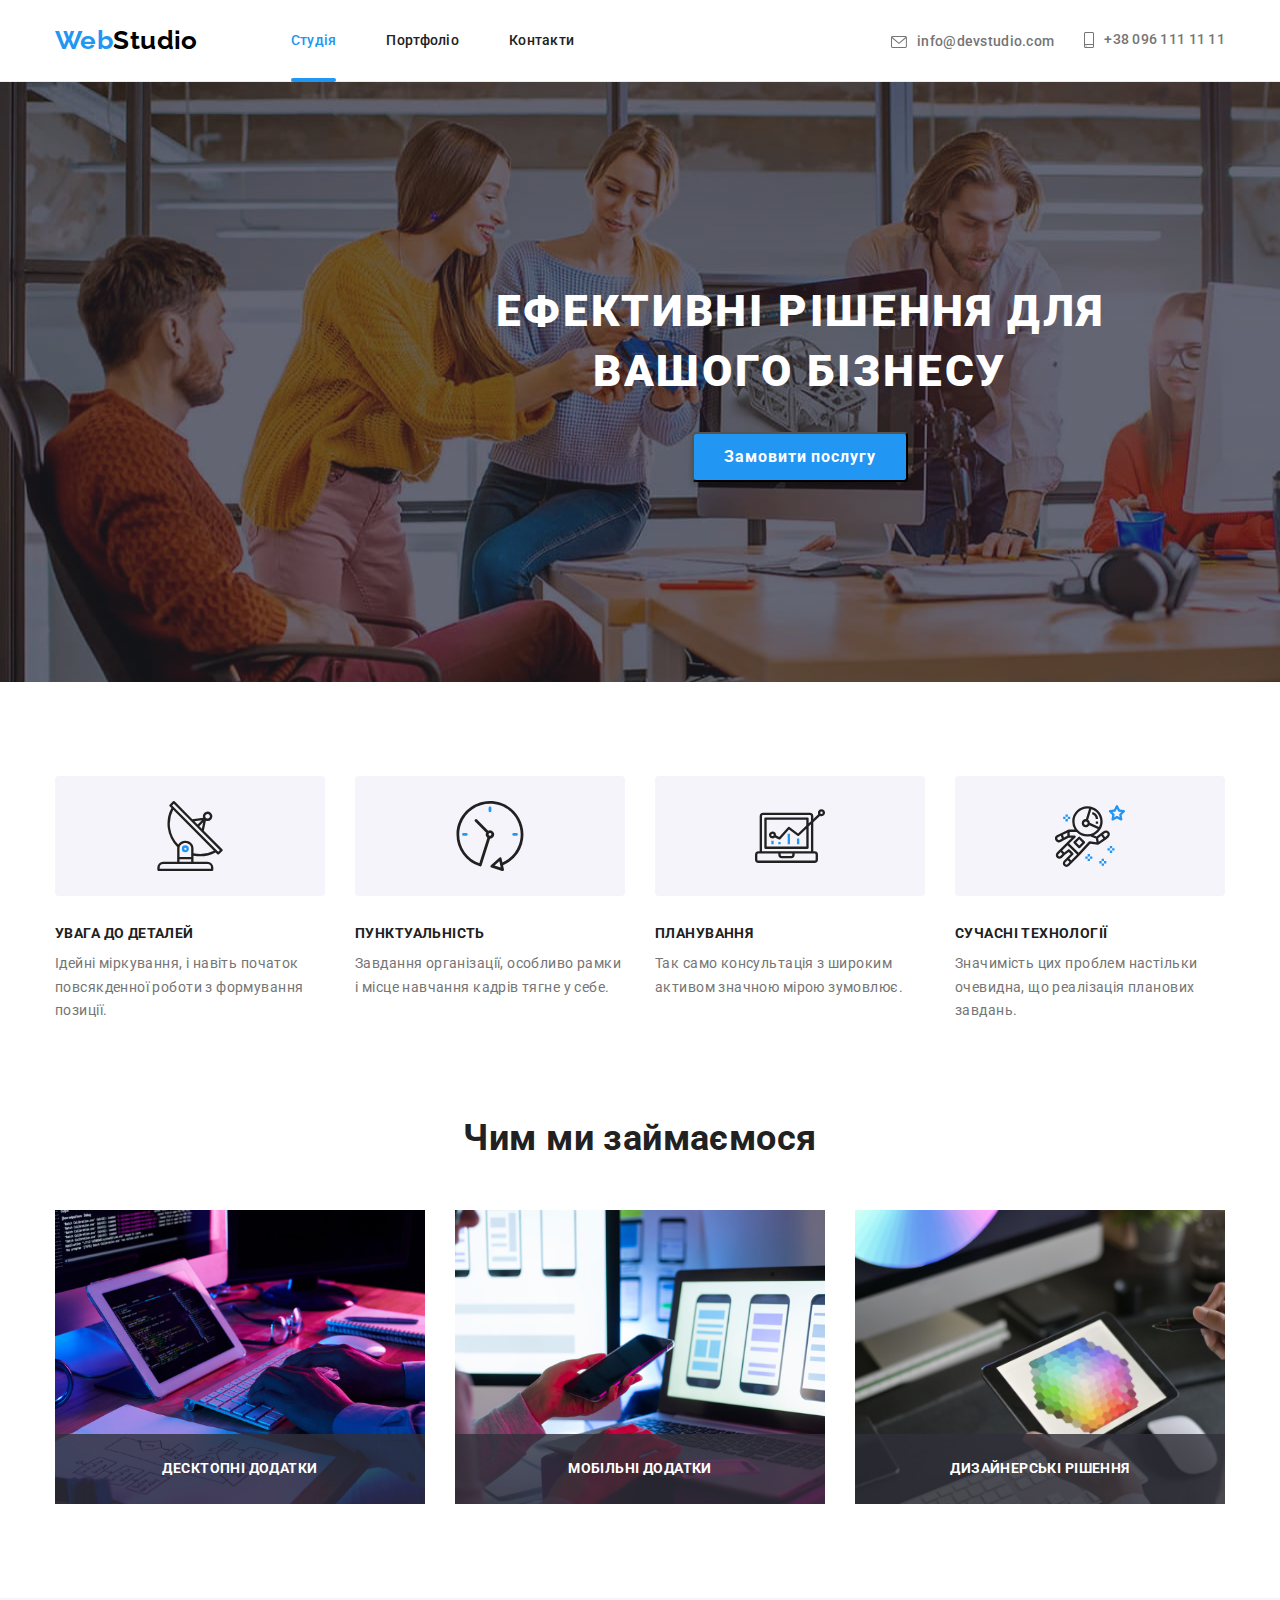
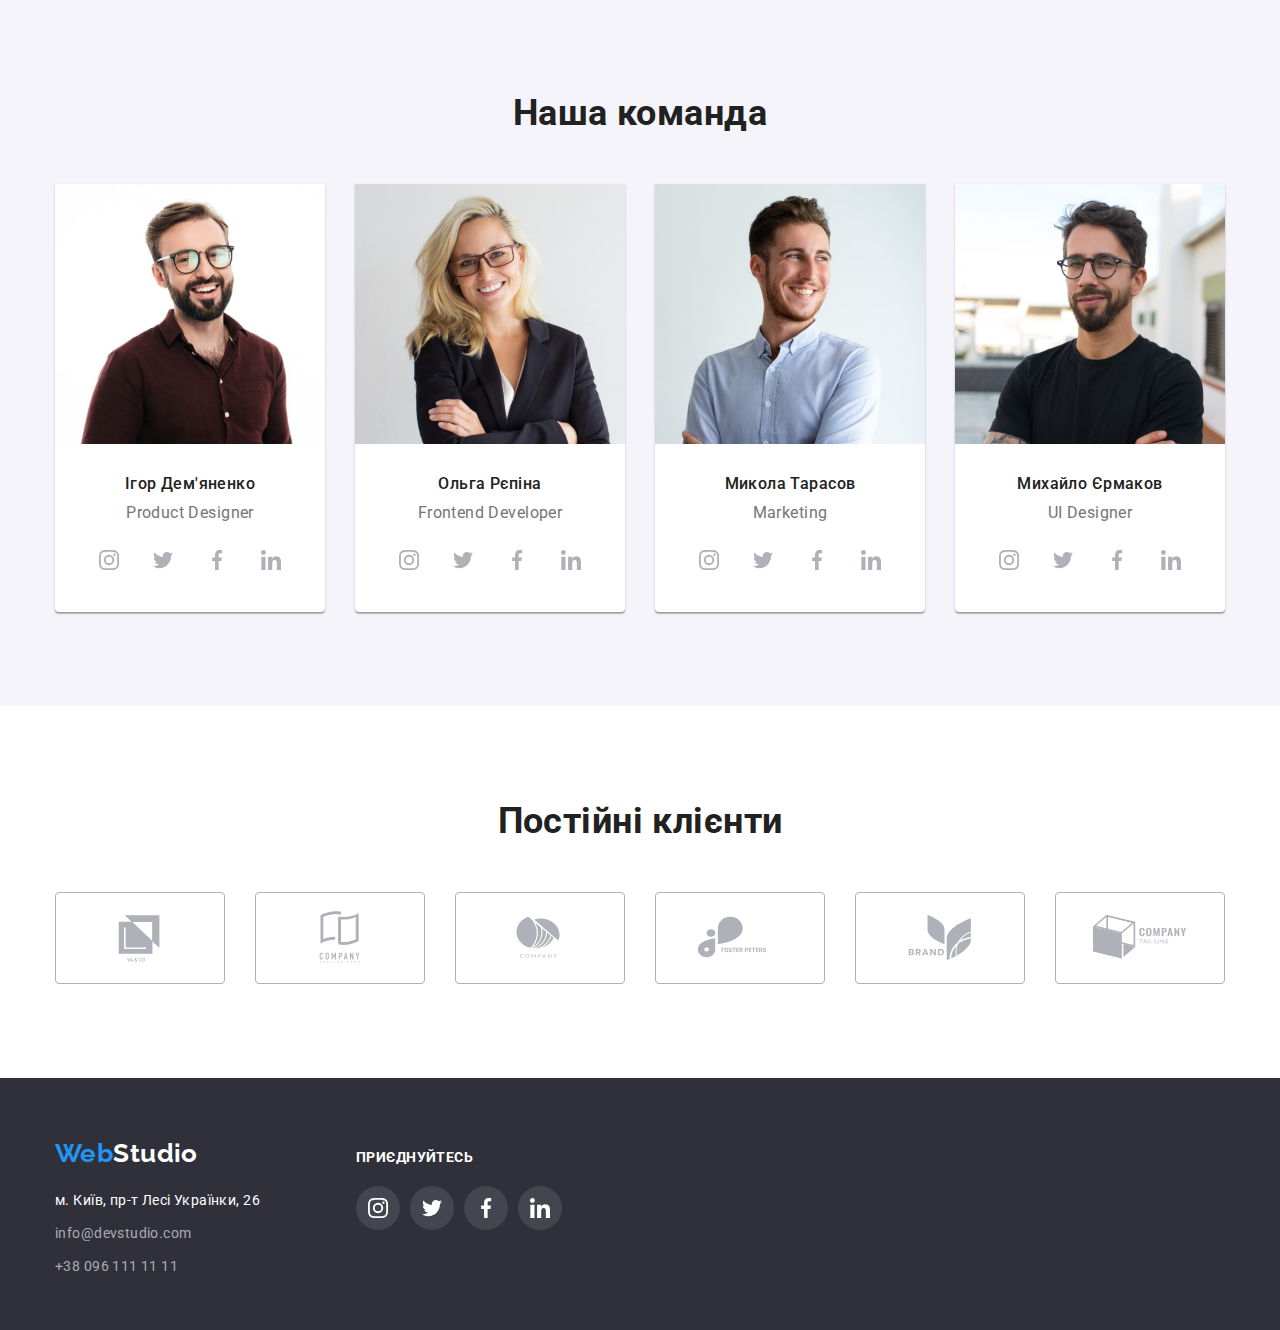
==== index.html @ 1b155792 "index.html for hw5" ====
<!DOCTYPE html>
<html lang="uk">
  <head>
    <meta charset="UTF-8" />
    <meta http-equiv="X-UA-Compatible" content="IE=edge" />
    <meta name="viewport" content="width=device-width, initial-scale=1.0" />
    <title>Студія</title>
    <link rel="preconnect" href="https://fonts.googleapis.com" />
    <link rel="preconnect" href="https://fonts.gstatic.com" crossorigin />
    <link
      href="https://fonts.googleapis.com/css2?family=Raleway:wght@700&family=Roboto:wght@400;500;700;900&display=swap"
      rel="stylesheet"
    />
    <link
      rel="stylesheet"
      href="https://cdnjs.cloudflare.com/ajax/libs/modern-normalize/1.0.0/modern-normalize.min.css"
    />
    <link rel="stylesheet" href="./css/styles.css" />
  </head>
  <body>
      <header class="page-header">
      <div class="container">
        <!-- Logo -->
        <a class="logo" href="./index.html"
          ><span class="logo-first">Web</span
          ><span class="logo-second">Studio</span></a
        >
        <nav class="header-nav">
          <!-- Навігація сторінок сайту -->
          <ul class="main-nav list">
            <li class="item">
              <a class="site-nav link current" href="./index.html">Студія</a>
            </li>
            <li class="item">
              <a class="site-nav link" href="./portfolio.html">Портфоліо</a>
            </li>
            <li class="item">
              <a class="site-nav link" href="">Контакти</a>
            </li>
          </ul>
        </nav>
        <!-- Контакти студії -->
        <ul class="header-contacts list">
          <li class="email-item">
            <a class="contact-nav link" href="mailto:info@devstudio.com">
              <svg class="nav-icon" width="16" height="12">
                <use href="./images/icons.svg#envelope"></use>
              </svg>
              info@devstudio.com</a
            >
          </li>
          <li class="phone-item">
            <a class="contact-nav link" href="tel:+380961111111">
              <svg class="nav-icon" width="10" height="16">
                <use href="./images/icons.svg#smartphone"></use>
              </svg>
              +38 096 111 11 11</a
            >
          </li>
        </ul>
      </div>
    </header>
       <main>
      <section class="hero">
        <div class="hero-container container">
          <!--Section hero-->
          <h1 class="hero-title">Ефективні рішення для вашого бізнесу</h1>
          <button class="hero-button" type="button" data-modal-open>Замовити послугу</button>
        </div>
      </section>

      <section class="advantages section">
        <div class="container">
          <!-- Наші сильні сторони -->
          <h2 class="visually-hidden">Наші переваги</h2>
          <ul class="advantages-list list">
            <li class="advantages-item list">
              <div class="thumb">
                <svg class="adv-icon" width="70" height="70">
                  <use href="./images/icons.svg#antenna"></use>
                </svg>
              </div>
              <h3 class="advantage-title">УВАГА ДО ДЕТАЛЕЙ</h3>
              <p class="about-title">
                Ідейні міркування, і навіть початок повсякденної роботи з
                формування позиції.
              </p>
            </li>
            <li class="advantages-item list">
              <div class="thumb">
                <svg class="adv-icon" width="70" height="70">
                  <use href="./images/icons.svg#clock"></use>
                </svg>
              </div>
              <h3 class="advantage-title">ПУНКТУАЛЬНІСТЬ</h3>
              <p class="about-title">
                Завдання організації, особливо рамки і місце навчання кадрів
                тягне у себе.
              </p>
            </li>
            <li class="advantages-item list">
              <div class="thumb">
                <svg class="adv-icon" width="70" height="70">
                  <use href="./images/icons.svg#diagram"></use>
                </svg>
              </div>
              <h3 class="advantage-title">ПЛАНУВАННЯ</h3>
              <p class="about-title">
                Так само консультація з широким активом значною мірою зумовлює.
              </p>
            </li>
            <li class="advantages-item list">
              <div class="thumb">
                <svg class="adv-icon" width="70" height="70">
                  <use href="./images/icons.svg#astronaut"></use>
                </svg>
              </div>
              <h3 class="advantage-title">СУЧАСНІ ТЕХНОЛОГІЇ</h3>
              <p class="about-title">
                Значимість цих проблем настільки очевидна, що реалізація
                планових завдань.
              </p>
            </li>
          </ul>
        </div>
      </section>

      <section class="about-services section">
        <h2 class="service-title">Чим ми займаємося</h2>
        <div class="container">
          <!-- Наші послуги -->
          <ul class="services-list list">
            <li class="about-services list">
              <div class="wrapper">
              <img
                src="./images/img.svg"
                alt="hands on keyboard"
                width="370"
                height="294"
              />
              <div class="overlay-part">
                <p class="service-item-title">Десктопні додатки</p>
              </div>
              </div>
            </li>
            <li class="about-services list">
              <div class="wrapper">
              <img
                src="./images/box2.svg"
                alt="cellphone in hands"
                width="370"
                height="294"
              />
              <div class="overlay-part">
                <p class="service-item-title">Мобільні додатки</p>
              </div>
              </div>
            </li>
            <li class="about-services list">
              <div class="wrapper">
              <img
                src="./images/box3.svg"
                alt="color selection on the tablet screen"
                width="370"
                height="294"
              />
              <div class="overlay-part">
                <p class="service-item-title">Дизайнерські рішення</p>
              </div>
              </div>
            </li>
          </ul>
        </div>
      </section>
      <section class="about-team section">
        <h2 class="team-title">Наша команда</h2>
        <div class="container">
          <!-- Команда -->
          <ul class="team-list list">
            <li class="team-member list">
              <img
                src="./images/img.jpg"
                alt="Photo of Product Designer"
                width="270"
                height="260"
              />
              <div class="member-card">
                <h3 class="member-name">Ігор Дем'яненко</h3>
                <p class="position">Product Designer</p>
                <ul class="socials list">
                  <li class="socials-item">
                    <a
                      class="socials-link link"
                      href="https://www.instagram.com/"
                      target="_blank"
                      rel="nofollow noopener noreferrer"
                      aria-label="Instagram icon"
                    >
                      <svg class="socials-icon" width="20" height="20">
                        <use href="./images/icons.svg#instagram"></use>
                      </svg>
                    </a>
                  </li>
                  <li class="socials-item">
                    <a
                      class="socials-link link"
                      href="https://twitter.com"
                      target="_blank"
                      rel="nofollow noopener noreferrer"
                      aria-label="Twitter icon"
                    >
                      <svg class="socials-icon" width="20" height="20">
                        <use href="./images/icons.svg#twitter"></use>
                      </svg>
                    </a>
                  </li>
                  <li class="socials-item">
                    <a
                      class="socials-link link"
                      href="https://www.facebook.com/"
                      target="_blank"
                      rel="nofollow noopener noreferrer"
                      aria-label="Facebook icon"
                    >
                      <svg class="socials-icon" width="20" height="20">
                        <use href="./images/icons.svg#facebook"></use>
                      </svg>
                    </a>
                  </li>
                  <li class="socials-item">
                    <a
                      class="socials-link link"
                      href="https://ua.linkedin.com/"
                      target="_blank"
                      rel="nofollow noopener noreferrer"
                      aria-label="Linkedin icon"
                    >
                      <svg class="socials-icon" width="20" height="20">
                        <use href="./images/icons.svg#linkedin"></use>
                      </svg>
                    </a>
                  </li>
                </ul>
              </div>
            </li>
            <li class="team-member list">
              <img
                src="./images/img(1).jpg"
                alt="Photo of Frontend Developer"
                width="270"
                height="260"
              />
              <div class="member-card">
                <h3 class="member-name">Ольга Рєпіна</h3>
                <p class="position">Frontend Developer</p>
                <ul class="socials list">
                  <li class="socials-item">
                    <a
                      class="socials-link link"
                      href="https://www.instagram.com/"
                      target="_blank"
                      rel="nofollow noopener noreferrer"
                      aria-label="Instagram icon"
                    >
                      <svg class="socials-icon" width="20" height="20">
                        <use href="./images/icons.svg#instagram"></use>
                      </svg>
                    </a>
                  </li>
                  <li class="socials-item">
                    <a
                      class="socials-link link"
                      href="https://twitter.com"
                      target="_blank"
                      rel="nofollow noopener noreferrer"
                      aria-label="Twitter icon"
                    >
                      <svg class="socials-icon" width="20" height="20">
                        <use href="./images/icons.svg#twitter"></use>
                      </svg>
                    </a>
                  </li>
                  <li class="socials-item">
                    <a
                      class="socials-link link"
                      href="https://www.facebook.com/"
                      target="_blank"
                      rel="nofollow noopener noreferrer"
                      aria-label="Facebook icon"
                    >
                      <svg class="socials-icon" width="20" height="20">
                        <use href="./images/icons.svg#facebook"></use>
                      </svg>
                    </a>
                  </li>
                  <li class="socials-item">
                    <a
                      class="socials-link link"
                      href="https://ua.linkedin.com/"
                      target="_blank"
                      rel="nofollow noopener noreferrer"
                      aria-label="Linkedin icon"
                    >
                      <svg class="socials-icon" width="20" height="20">
                        <use href="./images/icons.svg#linkedin"></use>
                      </svg>
                    </a>
                  </li>
                </ul>
              </div>
            </li>
            <li class="team-member list">
              <img
                src="./images/img(2).jpg"
                alt="Photo of Marketing employee"
                width="270"
                height="260"
              />
              <div class="member-card">
                <h3 class="member-name">Микола Тарасов</h3>
                <p class="position">Marketing</p>
                <ul class="socials list">
                  <li class="socials-item">
                    <a
                      class="socials-link link"
                      href="https://www.instagram.com/"
                      target="_blank"
                      rel="nofollow noopener noreferrer"
                      aria-label="Instagram icon"
                    >
                      <svg class="socials-icon" width="20" height="20">
                        <use href="./images/icons.svg#instagram"></use>
                      </svg>
                    </a>
                  </li>
                  <li class="socials-item">
                    <a
                      class="socials-link link"
                      href="https://twitter.com"
                      target="_blank"
                      rel="nofollow noopener noreferrer"
                      aria-label="Twitter icon"
                    >
                      <svg class="socials-icon" width="20" height="20">
                        <use href="./images/icons.svg#twitter"></use>
                      </svg>
                    </a>
                  </li>
                  <li class="socials-item">
                    <a
                      class="socials-link link"
                      href="https://www.facebook.com/"
                      target="_blank"
                      rel="nofollow noopener noreferrer"
                      aria-label="Facebook icon"
                    >
                      <svg class="socials-icon" width="20" height="20">
                        <use href="./images/icons.svg#facebook"></use>
                      </svg>
                    </a>
                  </li>
                  <li class="socials-item">
                    <a
                      class="socials-link link"
                      href="https://ua.linkedin.com/"
                      target="_blank"
                      rel="nofollow noopener noreferrer"
                      aria-label="Linkedin icon"
                    >
                      <svg class="socials-icon" width="20" height="20">
                        <use href="./images/icons.svg#linkedin"></use>
                      </svg>
                    </a>
                  </li>
                </ul>
              </div>
            </li>
            <li class="team-member list">
              <img
                src="./images/img(3).jpg"
                alt="Photo of UI Designer"
                width="270"
                height="260"
              />
              <div class="member-card">
                <h3 class="member-name">Михайло Єрмаков</h3>
                <p class="position">UI Designer</p>
                <ul class="socials list">
                  <li class="socials-item">
                    <a
                      class="socials-link link"
                      href="https://www.instagram.com/"
                      target="_blank"
                      rel="nofollow noopener noreferrer"
                      aria-label="Instagram icon"
                    >
                      <svg class="socials-icon" width="20" height="20">
                        <use href="./images/icons.svg#instagram"></use>
                      </svg>
                    </a>
                  </li>
                  <li class="socials-item">
                    <a
                      class="socials-link link"
                      href="https://twitter.com"
                      target="_blank"
                      rel="nofollow noopener noreferrer"
                      aria-label="Twitter icon"
                    >
                      <svg class="socials-icon" width="20" height="20">
                        <use href="./images/icons.svg#twitter"></use>
                      </svg>
                    </a>
                  </li>
                  <li class="socials-item">
                    <a
                      class="socials-link link"
                      href="https://www.facebook.com/"
                      target="_blank"
                      rel="nofollow noopener noreferrer"
                      aria-label="Facebook icon"
                    >
                      <svg class="socials-icon" width="20" height="20">
                        <use href="./images/icons.svg#facebook"></use>
                      </svg>
                    </a>
                  </li>
                  <li class="socials-item">
                    <a
                      class="socials-link link"
                      href="https://ua.linkedin.com/"
                      target="_blank"
                      rel="nofollow noopener noreferrer"
                      aria-label="Linkedin icon"
                    >
                      <svg class="socials-icon" width="20" height="20">
                        <use href="./images/icons.svg#linkedin"></use>
                      </svg>
                    </a>
                  </li>
                </ul>
              </div>
            </li>
          </ul>
        </div>
      </section>
      <section class="Clients section">
        <h2 class="clients-title">Постійні клієнти</h2>
        <div class="container">
          <ul class="clients-list list">
            <li class="client-item link">
              <a
                class="client link"
                href=""
                target="_blank"
                rel="nofollow noopener noreferrer"
              >
                <svg class="client-logo" width="106" height="60">
                  <use href="./images/icons.svg#Logo"></use>
                </svg>
              </a>
            </li>
            <li class="client-item link">
              <a
                class="client link"
                href=""
                target="_blank"
                rel="nofollow noopener noreferrer"
              >
                <svg class="client-logo" width="106" height="60">
                  <use href="./images/icons.svg#Logo-1"></use>
                </svg>
              </a>
            </li>
            <li class="client-item link">
              <a
                class="client link"
                href=""
                target="_blank"
                rel="nofollow noopener noreferrer"
              >
                <svg class="client-logo" width="106" height="60">
                  <use href="./images/icons.svg#Logo-2"></use>
                </svg>
              </a>
            </li>
            <li class="client-item link">
              <a
                class="client link"
                href=""
                target="_blank"
                rel="nofollow noopener noreferrer"
              >
                <svg class="client-logo" width="106" height="60">
                  <use href="./images/icons.svg#Logo-3"></use>
                </svg>
              </a>
            </li>
            <li class="client-item link">
              <a
                class="client link"
                href=""
                target="_blank"
                rel="nofollow noopener noreferrer"
              >
                <svg class="client-logo" width="106" height="60">
                  <use href="./images/icons.svg#Logo-4"></use>
                </svg>
              </a>
            </li>
            <li class="client-item link">
              <a
                class="client link"
                href=""
                target="_blank"
                rel="nofollow noopener noreferrer"
              >
                <svg class="client-logo" width="106" height="60">
                  <use href="./images/icons.svg#Logo-5"></use>
                </svg>
              </a>
            </li>
          </ul>
        </div>
      </section>
    </main>
    <footer class="page-footer section">
      <div class="footer-container container">
        <div class="footer-contacts">
          <a class="logo-footer" href=""
            ><span class="logo-footer-first">Web</span
            ><span class="logo-footer-second">Studio</span></a
          >
          <address>
            <ul class="studio-address list">
              <li class="address-list">
                <a
                  class="address-item link"
                  href="https://goo.gl/maps/ybAwpNxcYGUMFx98A"
                  target="_blank"
                  rel="noopener noreferer nofollow"
                  >м. Київ, пр-т Лесі Українки, 26</a
                >
              </li>
              <li class="address-list">
                <a
                  class="address-contacts link"
                  href="mailto:info@devstudio.com"
                  >info@devstudio.com</a
                >
              </li>
              <li>
                <a class="address-contacts link" href="tel:+380961111111"
                  >+38 096 111 11 11</a
                >
              </li>
            </ul>
          </address>
        </div>
        <div class="social-footer">
          <b class="footer-socials">приєднуйтесь</b>
          <ul class="socials-footer list">
            <li class="socials-item">
              <a
                class="socials-footer-link link"
                href="https://www.instagram.com/"
                target="_blank"
                rel="nofollow noopener noreferrer"
                aria-label="Instagram icon"
              >
                <svg class="socials-footer-icon" width="20" height="20">
                  <use href="./images/icons.svg#instagram"></use>
                </svg>
              </a>
            </li>
            <li class="socials-item">
              <a
                class="socials-footer-link link"
                href="https://twitter.com"
                target="_blank"
                rel="nofollow noopener noreferrer"
                aria-label="Twitter icon"
              >
                <svg class="socials-footer-icon" width="20" height="20">
                  <use href="./images/icons.svg#twitter"></use>
                </svg>
              </a>
            </li>
            <li class="socials-item">
              <a
                class="socials-footer-link link"
                href="https://www.facebook.com/"
                target="_blank"
                rel="nofollow noopener noreferrer"
                aria-label="Facebook icon"
              >
                <svg class="socials-footer-icon" width="20" height="20">
                  <use href="./images/icons.svg#facebook"></use>
                </svg>
              </a>
            </li>
            <li class="socials-item">
              <a
                class="socials-footer-link link"
                href="https://ua.linkedin.com/"
                target="_blank"
                rel="nofollow noopener noreferrer"
                aria-label="Linkedin icon"
              >
                <svg class="socials-footer-icon" width="20" height="20">
                  <use href="./images/icons.svg#linkedin"></use>
                </svg>
              </a>
            </li>
          </ul>
        </div>
      </div>
    </footer>
    <div class="backdrop is-hidden" data-modal>
      <div class="modal">
        <button class="modal-btn" type="button"
        data-modal-close> 
        <svg class="modal-close-icon" width="18" height="18">
          <use href="./images/icons.svg#close"></use>
        </svg>
        </button>
      </div>
    </div>
    <script src="./js/modal.js"></script>
  </body>
</html>
---- css/styles.css ----
/* ЗАГАЛЬНІ СТИЛІ*/
:root {
  --primary-text-color: #757575;
  --title-text-color: #212121;
  --accent-color: #2196f3;
  --secondary-text-color: #ffffff;
  --secondary-background-color: #2f303a;
}

body {
  font-family: Roboto, sans-serif;
  background-color: #ffffff;
  color: var(--primary-text-color);
  letter-spacing: 0.03em;
  font-size: 14px;
}

.list {
  list-style: none;
  margin-top: 0px;
  margin-bottom: 0px;
  padding-left: 0;
}
h1,
h2,
h3,
p {
  margin-top: 0px;
  margin-bottom: 0px;
}
img {
  display: block;
  max-width: 100%;
  height: auto;
}
.section {
  padding-top: 94px;
  padding-bottom: 94px;
}
.link {
  text-decoration: none;
  list-style: none;

  transition: color 250ms cubic-bezier(0.4, 0, 0.2, 1);
}

.link:active,
.link:hover,
.link:focus {
  color: var(--accent-color);
}

.container {
  width: 1200px;
  padding-right: 15px;
  padding-left: 15px;
  margin-right: auto;
  margin-left: auto;
  display: flex;
  align-items: center;
  flex-wrap: wrap;
  /* outline: 2px solid hotpink; */
}
.visually-hidden {
  position: absolute;
  width: 1px;
  height: 1px;
  margin: -1px;
  border: 0;
  padding: 0;
  white-space: nowrap;
  clip-path: inset(100%);
  clip: rect(0 0 0 0);
  overflow: hidden;
}

/* СТИЛІ СТОРІНКИ СТУДІЯ */

/* LOGO */
.logo,
.logo-footer {
  font-family: Raleway, sans-serif;
  font-weight: 700;
  font-size: 26px;
  line-height: 1.19;
  text-decoration: none;
}

.logo-first,
.logo-footer-first {
  color: var(--accent-color);
}

.logo-second {
  color: #000000;
  margin-right: 93px;
}
.site-nav,
.contact-nav {
  display: block;
  padding-top: 32px;
  padding-bottom: 32px;
  padding-left: 0;
  margin-bottom: -1px;

  color: var(--title-text-color);
  list-style: none;
  font-weight: 500;
  line-height: 1.14;
  letter-spacing: 0.02em;
  cursor: pointer;
}
.contact-nav {
  display: flex;
  align-items: center;
  color: var(--primary-text-color);
}

.nav-icon {
  fill: currentColor;
  margin-right: 10px;
}

.header-nav {
  margin-right: auto;
}

.main-nav {
  display: flex;
}
.header-contacts {
  display: flex;
  align-items: baseline;
  justify-content: center;
  gap: 30px;

  color: var(--primary-text-color);
}
.item:not(:last-child) {
  margin-right: 50px;
}

.main-nav .link.current {
  color: var(--accent-color);
}

.site-nav {
  position: relative;
 }
.site-nav.link.current::after {
  content: "";
  position: absolute;
  bottom: 0;
  left: 0;

  display: block;
  width: 100%;
  height: 4px;
 margin-bottom: -1px;
  border-radius: 2px;
  background-color: var(--accent-color);
}
.page-header {
  border-bottom: 1px solid #ececec;
}

/* ГЕРОЙ */
.hero-container {
  flex-direction: column;
}
.hero {
  min-width: 1600px;
  text-align: center;
  padding-bottom: 200px;
  padding-top: 200px;
  background: #c4c4c4;
  /* background-image: linear-gradient(rgba(47, 48, 58, 0.4);  */
  background-image: linear-gradient(
      rgba(47, 48, 58, 0.4),
      rgba(47, 48, 58, 0.4)
    ),
    url(../images/img-hero.jpg);
}
.hero-title {
  margin-bottom: 30px;
  width: 696px;
  margin-right: auto;
  margin-left: auto;
  font-weight: 900;
  font-size: 44px;
  line-height: 1.36;
  letter-spacing: 0.06em;
  text-transform: uppercase;
  color: var(--secondary-text-color);
}
.hero-button {
  display: flex;
  text-align: center;
  align-items: center;
  justify-content: center;
  min-width: 216px;
  min-height: 50px;

  border-radius: 4px;

  font-family: inherit;
  font-weight: 700;
  font-size: 16px;
  line-height: 1.88;
  letter-spacing: 0.06em;
  color: var(--secondary-text-color);
  background: var(--accent-color);
  box-shadow: 0px 4px 4px rgba(0, 0, 0, 0.15);
  cursor: pointer;
}

/* СЕКЦІЯ ПЕРЕВАГИ*/
.advantages {
  padding-bottom: 0px;
}
.advantages-list {
  display: flex;
  gap: 30px;
}
.advantages-item {
  flex-basis: 270px;
}
.adv-icon {
  display: block;
  padding: 0;
}
.thumb {
  display: flex;
  align-items: center;
  justify-content: center;
  width: 270px;
  height: 120px;
  background-color: #f5f4fa;
  margin-bottom: 30px;
  border-radius: 4px;
  /* padding: 25px 103px; */
}
.advantage-title,
.service-item-title {
  margin-bottom: 10px;
  font-weight: 700;
  font-size: 14px;
  line-height: 1.14;
  text-transform: uppercase;
  color: var(--title-text-color);
}
.about-title {
  margin-bottom: 0px;
  font-weight: 400;
  line-height: 1.71;
}
/* СЕКЦІЯ ПРО ПОСЛУГИ */

.service-title,
.team-title,
.clients-title {
  margin-bottom: 50px;

  font-weight: 700;
  font-size: 36px;
  line-height: 1.17;
  text-align: center;
  color: var(--title-text-color);
}
.services-list {
  display: flex;
  gap: 30px;
}
.wrapper {
  position: relative;
}
.overlay-part {
  position: absolute;
  bottom: 0;
  left: 0;
  width: 100%;

  text-align: center;
  padding-top: 27px;
  padding-bottom: 27px;

  background-color: rgba(47, 48, 58, 0.8);
}
.service-item-title {
  color: #ffffff;
  margin-bottom: 0;
}
/* СЕКЦІЯ ПРО КОМАНДУ */
.about-team {
  background: #f5f4fa;
}
.team-list {
  display: flex;
  flex-wrap: wrap;
  gap: 30px;
}
.team-member {
  text-align: center;
  background-color: var(--secondary-text-color);
  /* material shadow v1 */
  box-shadow: 0px 1px 3px rgba(0, 0, 0, 0.12), 0px 1px 1px rgba(0, 0, 0, 0.14),
    0px 2px 1px rgba(0, 0, 0, 0.2);
  border-radius: 0px 0px 4px 4px;
}
.member-card {
  padding-top: 30px;
  padding-bottom: 30px;
}
.member-name {
  margin-bottom: 10px;

  font-weight: 500;
  font-size: 16px;
  line-height: 1.19;
  color: var(--title-text-color);
}
.position {
  font-weight: 400;
  font-size: 16px;
  line-height: 1.19;
  margin-bottom: 16px;
}
.socials {
  display: flex;
  align-items: center;
  justify-content: center;
  padding-left: 0;
  gap: 10px;
}
.socials-link {
  width: 44px;
  height: 44px;
  display: flex;
  align-items: center;
  justify-content: center;
  color: #afb1b8;
  background-color: #fff;
  border-radius: 50%;

  transition: color 250ms cubic-bezier(0.4, 0, 0.2, 1),
    background-color 250ms cubic-bezier(0.4, 0, 0.2, 1);
}
.socials-link:hover,
.socials-link:focus {
  background-color: var(--accent-color);
  color: #fff;
}
.socials-icon {
  fill: currentColor;
}

/* СЕКЦІЯ КЛІЄНТИ */
.clients-list {
  display: flex;
  align-items: center;
  justify-content: center;
  gap: 30px;
}
.client {
  display: flex;
  align-items: center;
  justify-content: center;

  width: 170px;
  height: 92px;
  border: 1px solid #afb1b8;
  border-radius: 4px;
  color: #afb1b8;

  transition: color 250 ms cubic-bezier(0.4, 0, 0.2, 1),
    border-color 250ms cubic-bezier(0.4, 0, 0.2, 1);
}

.client:hover,
.client:focus {
  border-color: var(--accent-color);
  color: var(--accent-color);
}

.client-logo {
  fill: currentColor;
}

/* FOOTER */
.page-footer {
  padding-bottom: 60px;
  padding-top: 60px;

  background: var(--secondary-background-color);
}
.footer-container {
  display: flex;
  align-items: baseline;
  gap: 70px;
}
.logo-footer {
  display: block;
  margin-bottom: 20px;
}
.logo-footer-second {
  color: var(--secondary-text-color);
}
.studio-address {
  width: 231px;
  height: 81px;
}
.address-list:not(:last-child) {
  margin-bottom: 9px;
}

.address-item {
  font-style: normal;
  font-weight: 400;
  line-height: 1.71;
  color: var(--secondary-text-color);
}

.address-contacts {
  font-style: normal;
  font-weight: 400;
  line-height: 1.71;
  color: rgba(255, 255, 255, 0.6);
}
.social-footer {
  width: 206px;
  height: 80px;
}
.footer-socials {
  display: flex;
  font-weight: 700;
  font-size: 14px;
  line-height: 1.14;
  letter-spacing: 0.03em;
  text-transform: uppercase;
  color: var(--secondary-text-color);
  margin-bottom: 20px;
}
.socials-footer {
  display: flex;
  align-items: center;
  justify-content: center;
  padding-left: 0;
  gap: 10px;
}
.socials-footer-link {
  width: 44px;
  height: 44px;
  display: flex;
  align-items: center;
  justify-content: center;
  color: var(--secondary-text-color);
  background-color: rgba(255, 255, 255, 0.1);
  border-radius: 50%;

  transition: color 250ms cubic-bezier(0.4, 0, 0.2, 1),
    background-color 250ms cubic-bezier(0.4, 0, 0.2, 1);
}

.socials-footer-link:hover,
.socials-footer-link:focus {
  background-color: var(--accent-color);
  color: #fff;
}

.socials-footer-icon {
  fill: currentColor;
}

/* СТИЛІ СТОРІНКИ ПОРТФОЛІО */
/* Фільтри портфоліо */
.filters-container {
  justify-content: center;
}
.portfolio-nav {
  display: flex;
  margin-bottom: 34px;
}
.nav-item:not(:last-child) {
  margin-right: 8px;
}
.btn {
  padding: 6px 22px;
  border-radius: 4px;
  border-color: transparent;
  font-family: Roboto, sans-serif;
  font-weight: 500;
  font-size: 16px;
  line-height: 1.62;
  letter-spacing: 0.03em;
  color: var(--title-text-color);
  background-color: #f5f4fa;

  transition: color 250ms cubic-bezier(0.4, 0, 0.2, 1),
    background-color 250ms cubic-bezier(0.4, 0, 0.2, 1),
    box-shadow 250ms cubic-bezier(0.4, 0, 0.2, 1);
}

.btn:hover,
.btn:focus {
  background-color: var(--accent-color);
  color: var(--secondary-text-color);
  cursor: pointer;
  box-shadow: 0px 3px 1px rgba(0, 0, 0, 0.1), 0px 1px 2px rgba(0, 0, 0, 0.08),
    0px 2px 2px rgba(0, 0, 0, 0.12);
}
/* Картки робіт */
.card-item {
  flex-basis: calc ((100%-30px * 2) / 3);
}
.project-card {
  display: flex;
  flex-wrap: wrap;
  gap: 30px;
}
.example-card {
  display: block;

  transition: box-shadow 250ms cubic-bezier(0.4, 0, 0.2, 1);
}
.example-card:hover,
.example-card:focus {
  box-shadow: 0px 1px 1px rgba(0, 0, 0, 0.12), 0px 4px 4px rgba(0, 0, 0, 0.06),
    1px 4px 6px rgba(0, 0, 0, 0.16);
}
.card-thumb {
  position: relative;
  overflow: hidden;
}
.card-overlay {
  position: absolute;
  display: flex;
  align-items: center;
  justify-content: center;
  top: 0;
  left: 0;

  width: 100%;
  height: 100%;

  background-color: rgba(33, 150, 243, 0.9);

  transform: translateY(101%);
  transition: transform 250ms cubic-bezier(0.4, 0, 0.2, 1);
}
.overlay-content {
  padding-right: 24px;
  padding-left: 24px;

  font-weight: 400;
  font-size: 18px;
  line-height: 1.56;
  color: #ffffff;
}
.card-item:hover .card-overlay {
  transform: translateY(0);
}
.project-title {
  padding: 20px 24px;
  border: 1px solid #eeeeee;
  border-top: none;
}
.card-title {
  font-weight: 700;
  font-size: 18px;
  line-height: 2;
  letter-spacing: 0.06em;
  color: var(--title-text-color);
  margin-bottom: 4px;
}
.card-description {
  font-weight: 400;
  font-size: 16px;
  line-height: 1.88;
  color: var(--primary-text-color);
}

/* СТИЛІ МОДАЛЬНОГО ВІКНА */
.backdrop {
  position: fixed;
  top: 0;
  left: 0;

  width: 100%;
  height: 100%;

  background-color: rgba(0, 0, 0, 0.2);
  /* backdrop-filter: blur(2px); */
}
.backdrop.is-hidden {
  opacity: 0;
  visibility: hidden;
  pointer-events: none;
}
.modal {
  position: absolute;
  top: 50%;
  left: 50%;

  width: 528px;
  height: 581px;

  background-color: #fff;
  box-shadow: 0px 1px 3px rgba(0, 0, 0, 0.12), 0px 1px 1px rgba(0, 0, 0, 0.14),
    0px 2px 1px rgba(0, 0, 0, 0.2);
  border-radius: 4px;

  transform: translate(-50%, -50%);

  transition: transform 250ms cubic-bezier(0.4, 0, 0.2, 1), opacity 250ms cubic-bezier(0.4, 0, 0.2, 1), visibility 250ms cubic-bezier(0.4, 0, 0.2, 1);
}

.backdrop.is-hidden .modal {
  transform: scaleX(100%) scaleY(80%);
  visibility: visible;
  opacity: 1;
}
.modal-btn {
  position: absolute;
  top: 8px;
  right: 8px;

  display: flex;
  justify-content: center;
  align-items: center;
  width: 30px;
  height: 30px;
  padding: 0;


  border-radius: 50%;
  background-color: transparent;
  border: 1px solid rgba(0, 0, 0, 0.1);
  cursor: pointer;
}
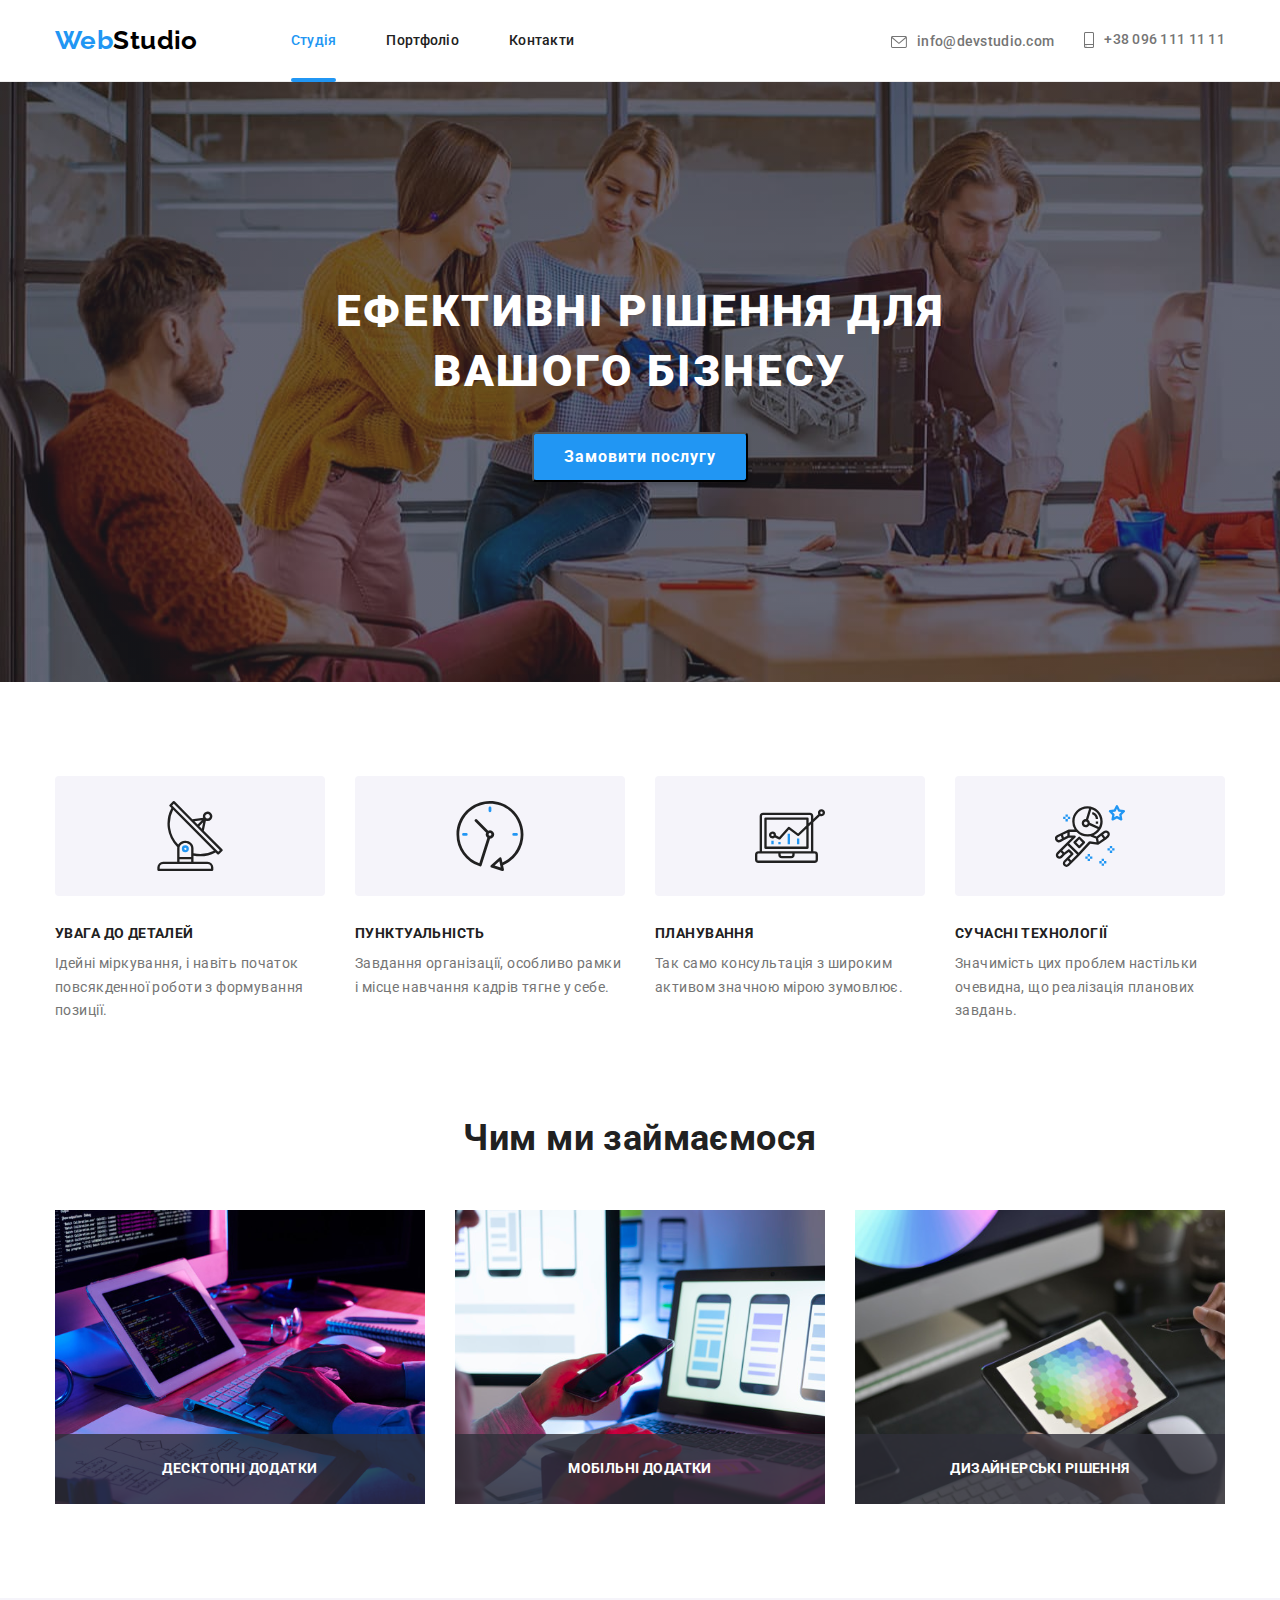
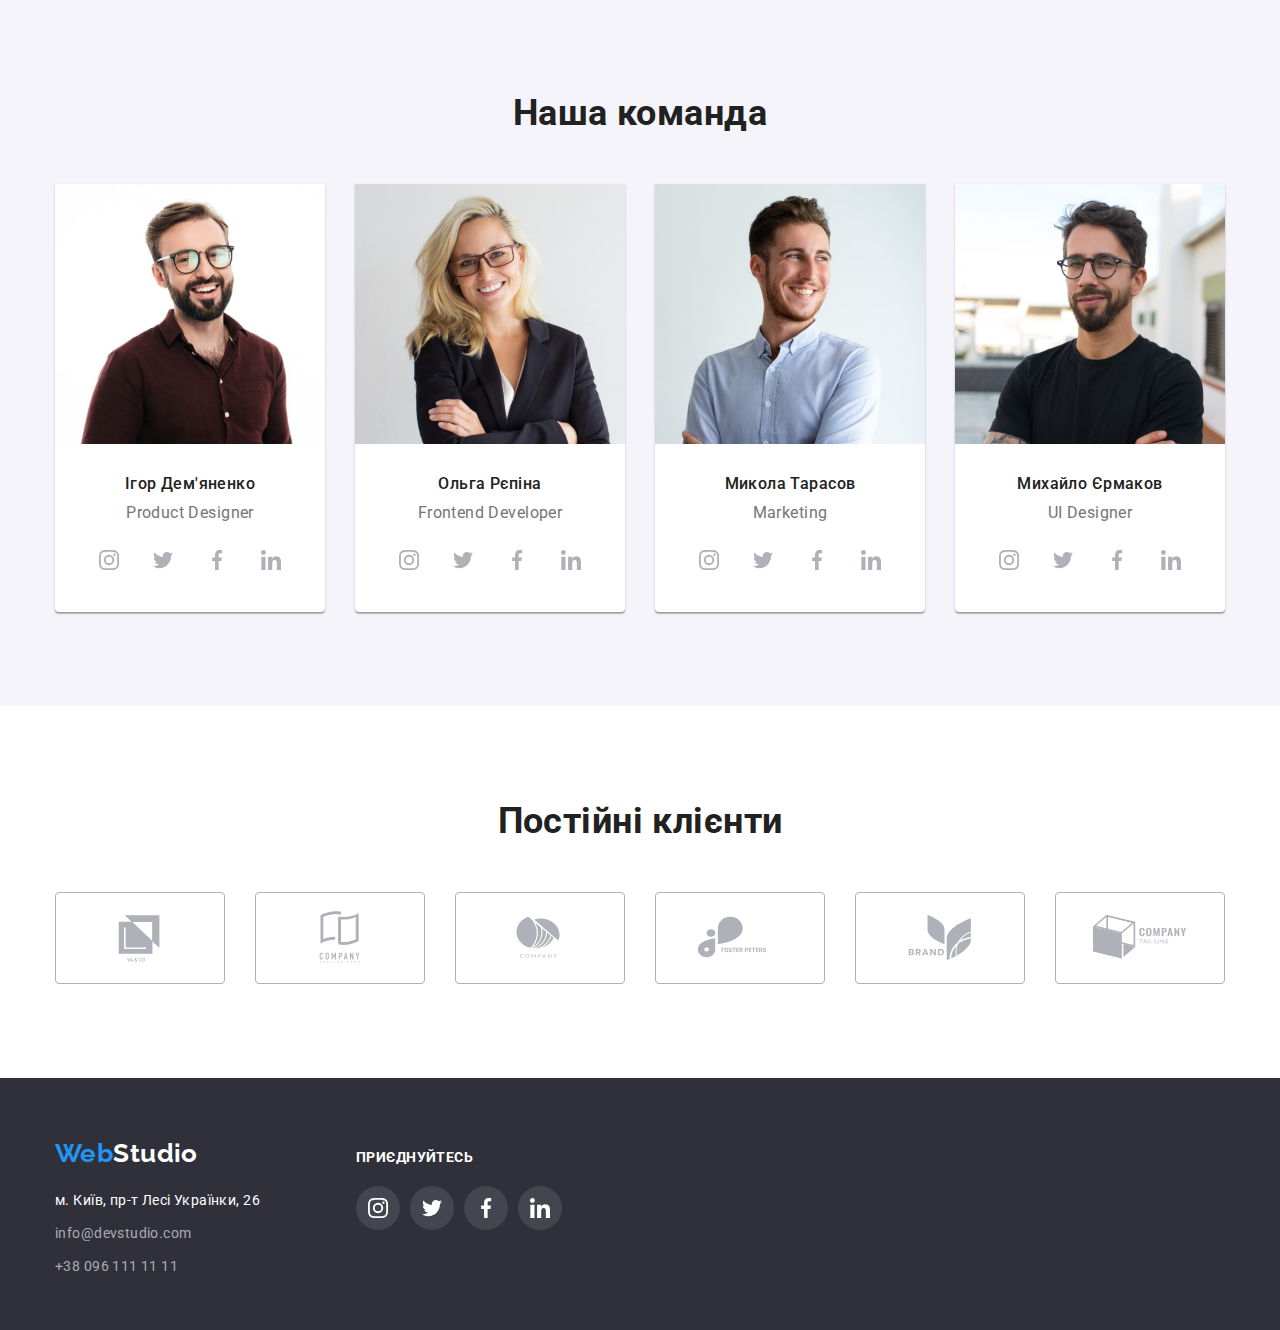
==== commit ce6871d6: "index.html for HW5 (upd)" ====
--- a/index.html
+++ b/index.html
@@ -18,7 +18,7 @@
     <link rel="stylesheet" href="./css/styles.css" />
   </head>
   <body>
-      <header class="page-header">
+    <header class="page-header">
       <div class="container">
         <!-- Logo -->
         <a class="logo" href="./index.html"
@@ -60,12 +60,14 @@
         </ul>
       </div>
     </header>
-       <main>
+    <main>
       <section class="hero">
         <div class="hero-container container">
           <!--Section hero-->
           <h1 class="hero-title">Ефективні рішення для вашого бізнесу</h1>
-          <button class="hero-button" type="button" data-modal-open>Замовити послугу</button>
+          <button class="hero-button" type="button" data-modal-open>
+            Замовити послугу
+          </button>
         </div>
       </section>
 
@@ -132,41 +134,37 @@
           <ul class="services-list list">
             <li class="about-services list">
               <div class="wrapper">
-              <img
-                src="./images/img.svg"
-                alt="hands on keyboard"
-                width="370"
-                height="294"
-              />
-              <div class="overlay-part">
+                <img
+                  src="./images/img.svg"
+                  alt="hands on keyboard"
+                  width="370"
+                  height="294"
+                />
                 <p class="service-item-title">Десктопні додатки</p>
-              </div>
               </div>
             </li>
             <li class="about-services list">
               <div class="wrapper">
-              <img
-                src="./images/box2.svg"
-                alt="cellphone in hands"
-                width="370"
-                height="294"
-              />
-              <div class="overlay-part">
+                <img
+                  src="./images/box2.svg"
+                  alt="cellphone in hands"
+                  width="370"
+                  height="294"
+                />
+
                 <p class="service-item-title">Мобільні додатки</p>
-              </div>
               </div>
             </li>
             <li class="about-services list">
               <div class="wrapper">
-              <img
-                src="./images/box3.svg"
-                alt="color selection on the tablet screen"
-                width="370"
-                height="294"
-              />
-              <div class="overlay-part">
+                <img
+                  src="./images/box3.svg"
+                  alt="color selection on the tablet screen"
+                  width="370"
+                  height="294"
+                />
+
                 <p class="service-item-title">Дизайнерські рішення</p>
-              </div>
               </div>
             </li>
           </ul>
@@ -618,11 +616,10 @@
     </footer>
     <div class="backdrop is-hidden" data-modal>
       <div class="modal">
-        <button class="modal-btn" type="button"
-        data-modal-close> 
-        <svg class="modal-close-icon" width="18" height="18">
-          <use href="./images/icons.svg#close"></use>
-        </svg>
+        <button class="modal-btn" type="button" data-modal-close>
+          <svg class="modal-close-icon" width="18" height="18">
+            <use href="./images/icons.svg#close"></use>
+          </svg>
         </button>
       </div>
     </div>
--- a/css/styles.css
+++ b/css/styles.css
@@ -146,7 +146,7 @@
 
 .site-nav {
   position: relative;
- }
+}
 .site-nav.link.current::after {
   content: "";
   position: absolute;
@@ -156,7 +156,7 @@
   display: block;
   width: 100%;
   height: 4px;
- margin-bottom: -1px;
+  margin-bottom: -1px;
   border-radius: 2px;
   background-color: var(--accent-color);
 }
@@ -169,7 +169,10 @@
   flex-direction: column;
 }
 .hero {
-  min-width: 1600px;
+  max-width: 1600px;
+
+  margin-right: auto;
+  margin-left: auto;
   text-align: center;
   padding-bottom: 200px;
   padding-top: 200px;
@@ -274,7 +277,7 @@
 .wrapper {
   position: relative;
 }
-.overlay-part {
+.service-item-title {
   position: absolute;
   bottom: 0;
   left: 0;
@@ -284,11 +287,9 @@
   padding-top: 27px;
   padding-bottom: 27px;
 
-  background-color: rgba(47, 48, 58, 0.8);
-}
-.service-item-title {
   color: #ffffff;
   margin-bottom: 0;
+  background-color: rgba(47, 48, 58, 0.8);
 }
 /* СЕКЦІЯ ПРО КОМАНДУ */
 .about-team {
@@ -611,7 +612,9 @@
 
   transform: translate(-50%, -50%);
 
-  transition: transform 250ms cubic-bezier(0.4, 0, 0.2, 1), opacity 250ms cubic-bezier(0.4, 0, 0.2, 1), visibility 250ms cubic-bezier(0.4, 0, 0.2, 1);
+  transition: transform 250ms cubic-bezier(0.4, 0, 0.2, 1),
+    opacity 250ms cubic-bezier(0.4, 0, 0.2, 1),
+    visibility 250ms cubic-bezier(0.4, 0, 0.2, 1);
 }
 
 .backdrop.is-hidden .modal {
@@ -631,7 +634,6 @@
   height: 30px;
   padding: 0;
 
-
   border-radius: 50%;
   background-color: transparent;
   border: 1px solid rgba(0, 0, 0, 0.1);
